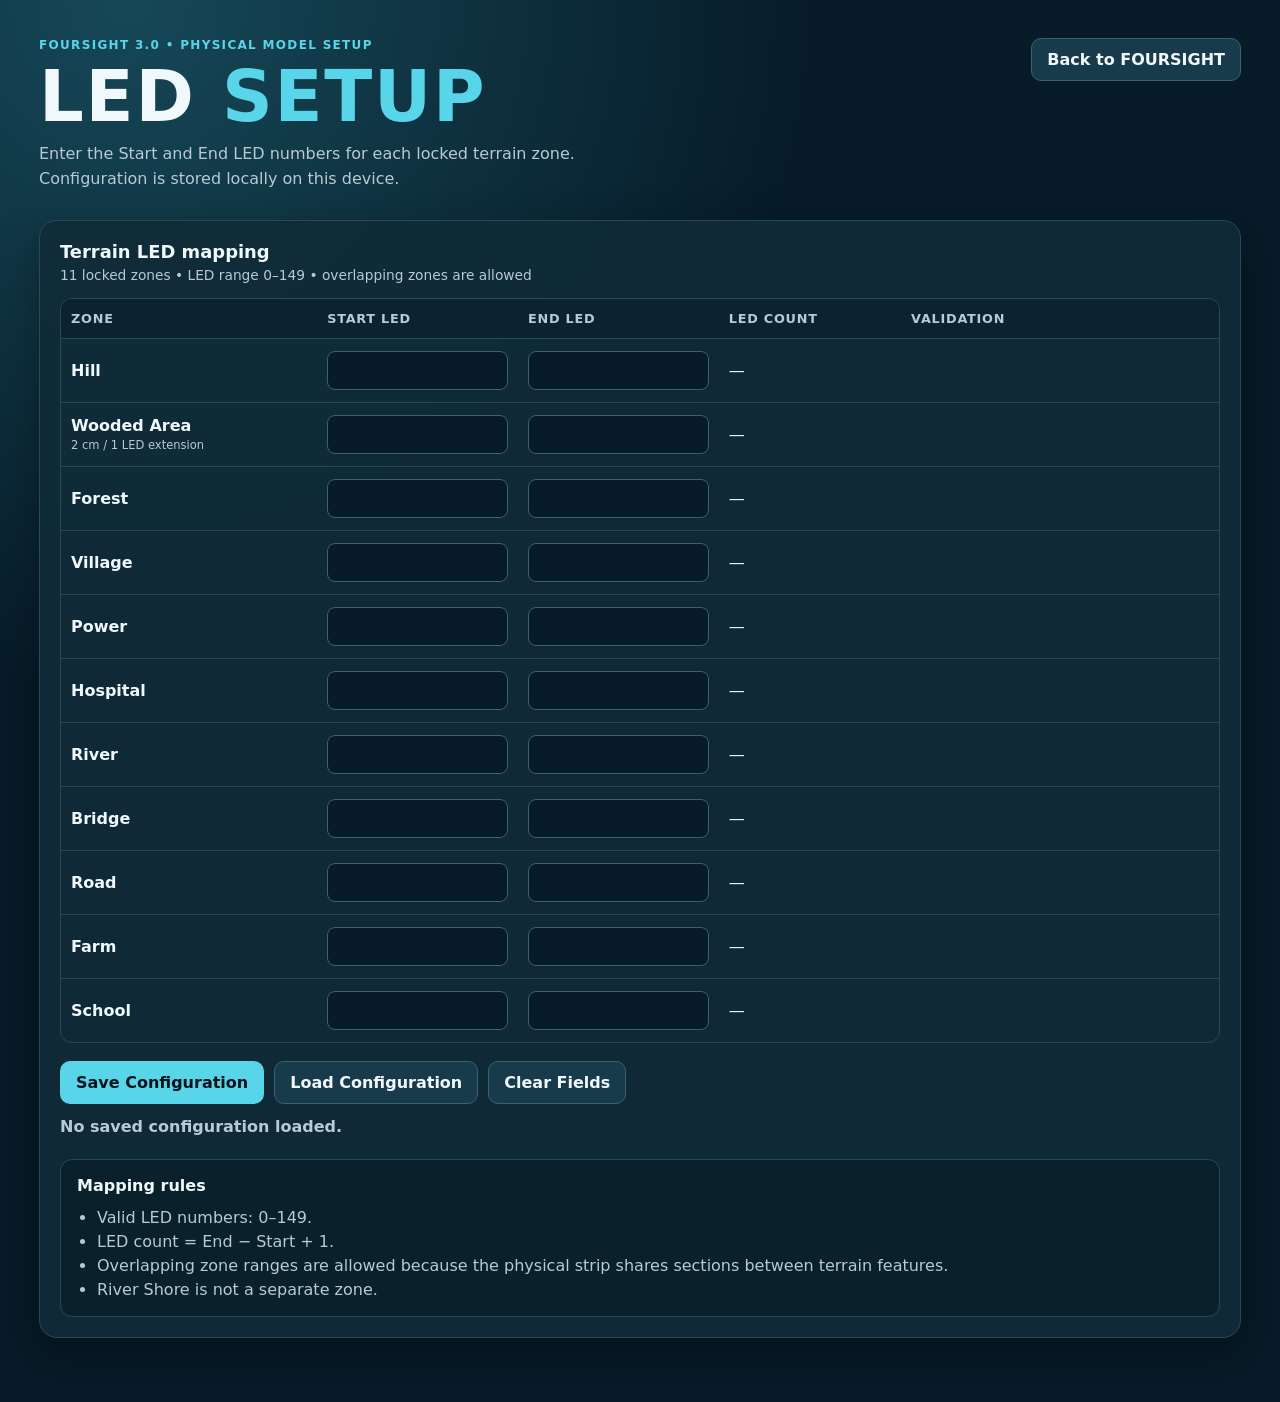
==== setup.html @ 958d2724 "Add files via upload" ====
<!doctype html>
<html lang="en">
<head>
  <meta charset="utf-8">
  <meta name="viewport" content="width=device-width,initial-scale=1">
  <meta name="theme-color" content="#071b28">
  <title>FOURSIGHT 3.0 — LED Setup</title>
  <link rel="stylesheet" href="./style.css">
</head>
<body>
  <main class="shell setup-shell">
    <header class="hero">
      <div>
        <p class="eyebrow">FOURSIGHT 3.0 • Physical model setup</p>
        <h1>LED <span>SETUP</span></h1>
        <p>Enter the Start and End LED numbers for each locked terrain zone. Configuration is stored locally on this device.</p>
      </div>
      <a class="button secondary" href="./">Back to FOURSIGHT</a>
    </header>

    <section class="panel setup-panel" aria-labelledby="setupHeading">
      <div class="panel-header">
        <div>
          <h2 id="setupHeading">Terrain LED mapping</h2>
          <p class="setup-note">11 locked zones • LED range 0–149 • overlapping zones are allowed</p>
        </div>
      </div>

      <div class="setup-table-wrap">
        <table class="setup-table">
          <thead>
            <tr>
              <th scope="col">Zone</th>
              <th scope="col">Start LED</th>
              <th scope="col">End LED</th>
              <th scope="col">LED Count</th>
              <th scope="col">Validation</th>
            </tr>
          </thead>
          <tbody>
            <tr><th scope="row">Hill</th><td><input id="hillStart" type="number" min="0" max="149" step="1" inputmode="numeric"></td><td><input id="hillEnd" type="number" min="0" max="149" step="1" inputmode="numeric"></td><td id="hillCount">—</td><td id="hillError" class="field-error"></td></tr>
            <tr><th scope="row">Wooded Area <span class="zone-note">2 cm / 1 LED extension</span></th><td><input id="woodedStart" type="number" min="0" max="149" step="1" inputmode="numeric"></td><td><input id="woodedEnd" type="number" min="0" max="149" step="1" inputmode="numeric"></td><td id="woodedCount">—</td><td id="woodedError" class="field-error"></td></tr>
            <tr><th scope="row">Forest</th><td><input id="forestStart" type="number" min="0" max="149" step="1" inputmode="numeric"></td><td><input id="forestEnd" type="number" min="0" max="149" step="1" inputmode="numeric"></td><td id="forestCount">—</td><td id="forestError" class="field-error"></td></tr>
            <tr><th scope="row">Village</th><td><input id="villageStart" type="number" min="0" max="149" step="1" inputmode="numeric"></td><td><input id="villageEnd" type="number" min="0" max="149" step="1" inputmode="numeric"></td><td id="villageCount">—</td><td id="villageError" class="field-error"></td></tr>
            <tr><th scope="row">Power</th><td><input id="powerStart" type="number" min="0" max="149" step="1" inputmode="numeric"></td><td><input id="powerEnd" type="number" min="0" max="149" step="1" inputmode="numeric"></td><td id="powerCount">—</td><td id="powerError" class="field-error"></td></tr>
            <tr><th scope="row">Hospital</th><td><input id="hospitalStart" type="number" min="0" max="149" step="1" inputmode="numeric"></td><td><input id="hospitalEnd" type="number" min="0" max="149" step="1" inputmode="numeric"></td><td id="hospitalCount">—</td><td id="hospitalError" class="field-error"></td></tr>
            <tr><th scope="row">River</th><td><input id="riverStart" type="number" min="0" max="149" step="1" inputmode="numeric"></td><td><input id="riverEnd" type="number" min="0" max="149" step="1" inputmode="numeric"></td><td id="riverCount">—</td><td id="riverError" class="field-error"></td></tr>
            <tr><th scope="row">Bridge</th><td><input id="bridgeStart" type="number" min="0" max="149" step="1" inputmode="numeric"></td><td><input id="bridgeEnd" type="number" min="0" max="149" step="1" inputmode="numeric"></td><td id="bridgeCount">—</td><td id="bridgeError" class="field-error"></td></tr>
            <tr><th scope="row">Road</th><td><input id="roadStart" type="number" min="0" max="149" step="1" inputmode="numeric"></td><td><input id="roadEnd" type="number" min="0" max="149" step="1" inputmode="numeric"></td><td id="roadCount">—</td><td id="roadError" class="field-error"></td></tr>
            <tr><th scope="row">Farm</th><td><input id="farmStart" type="number" min="0" max="149" step="1" inputmode="numeric"></td><td><input id="farmEnd" type="number" min="0" max="149" step="1" inputmode="numeric"></td><td id="farmCount">—</td><td id="farmError" class="field-error"></td></tr>
            <tr><th scope="row">School</th><td><input id="schoolStart" type="number" min="0" max="149" step="1" inputmode="numeric"></td><td><input id="schoolEnd" type="number" min="0" max="149" step="1" inputmode="numeric"></td><td id="schoolCount">—</td><td id="schoolError" class="field-error"></td></tr>
          </tbody>
        </table>
      </div>

      <div class="setup-actions">
        <button id="saveButton" class="button primary" type="button">Save Configuration</button>
        <button id="loadButton" class="button secondary" type="button">Load Configuration</button>
        <button id="clearButton" class="button secondary" type="button">Clear Fields</button>
      </div>
      <p id="saveStatus" class="setup-status" role="status" aria-live="polite">No saved configuration loaded.</p>

      <div class="setup-info">
        <strong>Mapping rules</strong>
        <ul>
          <li>Valid LED numbers: 0–149.</li>
          <li>LED count = End − Start + 1.</li>
          <li>Overlapping zone ranges are allowed because the physical strip shares sections between terrain features.</li>
          <li>River Shore is not a separate zone.</li>
        </ul>
      </div>
    </section>
  </main>
  <script type="module" src="./js/setup.js"></script>
</body>
</html>
---- style.css ----
:root{color-scheme:dark;--ink:#f0f8fc;--muted:#b8cad3;--line:#294957;--panel:#102b38;--bg:#071b28;--primary:#58d5e8;--good:#8cf0b0;--warning:#ffc560;--danger:#ff8c8c;font-family:Inter,system-ui,sans-serif}*{box-sizing:border-box}body{margin:0;background:radial-gradient(circle at 10% 0,#164858 0,var(--bg) 43rem);color:var(--ink)}button{font:inherit}.shell{max-width:1160px;margin:auto;padding:38px 24px 64px}.hero{display:flex;align-items:start;justify-content:space-between;gap:25px;margin-bottom:28px}.hero h1{margin:4px 0;font-size:clamp(2.2rem,6vw,4.4rem);letter-spacing:.025em}.hero h1 span{color:var(--primary)}.hero p:not(.eyebrow),.section-heading p,.message,.prediction p,.context>p:not(.eyebrow){color:var(--muted);line-height:1.55}.hero p:not(.eyebrow){max-width:610px;margin:0}.eyebrow{margin:0;color:var(--primary);font-size:.75rem;font-weight:800;letter-spacing:.11em;text-transform:uppercase}.workspace{display:grid;grid-template-columns:1.7fr 1fr;gap:18px}.panel{border:1px solid var(--line);border-radius:18px;padding:20px;background:#102b38e8;box-shadow:0 16px 45px #0005}.panel-header{display:flex;align-items:center;justify-content:space-between;margin-bottom:15px}.panel h2{margin:0;font-size:1.12rem}.camera-box{position:relative;display:grid;place-items:center;aspect-ratio:1/1;overflow:hidden;border:1px solid #365a68;border-radius:12px;background:#06131d}video{width:100%;height:100%;object-fit:cover;transform:none}#cameraPlaceholder{position:absolute;margin:0;padding:12px 15px;border:1px solid var(--line);border-radius:9px;background:#102b38df;color:var(--muted);text-align:center}.controls{display:flex;flex-wrap:wrap;gap:10px;margin-top:15px}.button{border:1px solid transparent;border-radius:10px;padding:11px 15px;cursor:pointer;font-weight:750}.button:disabled{opacity:.5;cursor:not-allowed}.primary{background:var(--primary);color:#03131b}.secondary{border-color:#3b6271;background:#183b4b;color:var(--ink)}.warning{background:var(--warning);color:#241704;margin-top:16px}.full{width:100%;margin-top:19px}.hidden{display:none}.status{font-size:.85rem;color:var(--muted)}.status::before{content:"";display:inline-block;width:8px;height:8px;margin-right:7px;border-radius:50%;background:#7f98a1}.status[data-tone="good"]{color:var(--good)}.status[data-tone="good"]::before{background:var(--good)}.status[data-tone="busy"]{color:var(--primary)}.status[data-tone="busy"]::before{background:var(--primary)}.status[data-tone="error"]{color:var(--danger)}.status[data-tone="error"]::before{background:var(--danger)}dl{margin:0}dl div{display:flex;justify-content:space-between;gap:14px;padding:14px 0;border-bottom:1px solid var(--line)}dt{color:var(--muted)}dd{margin:0;text-align:right}.message{min-height:2.8em;font-size:.86rem}.prediction{margin-top:18px;background:linear-gradient(115deg,#123f4d,#102b38)}.prediction strong{display:block;margin:6px 0;font-size:clamp(1.6rem,4vw,2.5rem)}#confidence{color:var(--good);font-weight:750}.context,.priorities{margin-top:18px}.context h2{margin-top:7px;font-size:1.65rem}.context-facts{display:grid;grid-template-columns:1fr 1fr;gap:12px}.context-facts p{margin:4px 0;padding:13px;border-left:3px solid var(--primary);background:#0a202b}.context-facts span{display:block;color:var(--muted);font-size:.8rem}.context-facts strong{display:block;margin-top:4px}.priorities{border-color:#a8741f;background:#352913}.priorities ol{margin:14px 0 0;padding-left:24px}.priorities li{padding:11px 9px;color:#fff6df;line-height:1.5}.section-heading{display:flex;justify-content:space-between;gap:20px;align-items:end;margin:30px 0 14px}.section-heading p{margin:0;font-size:.9rem}.cards{display:grid;grid-template-columns:repeat(3,1fr);gap:12px}.card{min-height:170px;padding:16px;border:1px solid var(--line);border-radius:14px;background:#0e2734}.card h3{margin:20px 0 8px}.card p{margin:0;color:var(--muted);line-height:1.45}.card.active{border-color:var(--warning);box-shadow:0 0 0 1px #ffc56080;background:#352913}@media(max-width:760px){.workspace{grid-template-columns:1fr}.cards{grid-template-columns:repeat(2,1fr)}.context-facts{grid-template-columns:1fr}.hero{flex-direction:column}}@media(max-width:440px){.shell{padding:24px 14px}.cards{grid-template-columns:1fr}.section-heading{align-items:start;flex-direction:column;gap:4px}}

/* LED setup page */
.setup-shell{max-width:1250px}.setup-shell .hero a{text-decoration:none}.setup-note{margin:5px 0 0;color:var(--muted);font-size:.86rem}.setup-table-wrap{overflow-x:auto;border:1px solid var(--line);border-radius:12px}.setup-table{width:100%;border-collapse:collapse;min-width:760px}.setup-table th,.setup-table td{padding:12px 10px;border-bottom:1px solid var(--line);text-align:left}.setup-table thead th{background:#0b2330;color:var(--muted);font-size:.8rem;text-transform:uppercase;letter-spacing:.06em}.setup-table tbody tr:last-child th,.setup-table tbody tr:last-child td{border-bottom:0}.setup-table tbody th{font-weight:750}.setup-table input{width:100%;min-width:100px;border:1px solid #3b6271;border-radius:8px;background:#071b28;color:var(--ink);padding:9px 10px;font:inherit}.setup-table input:focus{outline:2px solid var(--primary);outline-offset:1px}.setup-table input[aria-invalid="true"]{border-color:var(--danger);outline-color:var(--danger)}.zone-note{display:block;color:var(--muted);font-size:.72rem;font-weight:500;margin-top:3px}.field-error{color:var(--danger);font-size:.78rem;min-width:190px}.setup-actions{display:flex;flex-wrap:wrap;gap:10px;margin-top:18px}.setup-status{min-height:1.5em;margin:13px 0 0;color:var(--muted);font-weight:700}.setup-status[data-tone="good"]{color:var(--good)}.setup-status[data-tone="error"]{color:var(--danger)}.setup-info{margin-top:18px;padding:14px 16px;border:1px solid var(--line);border-radius:12px;background:#0a202b;color:var(--muted);line-height:1.5}.setup-info strong{color:var(--ink)}.setup-info ul{margin:8px 0 0;padding-left:20px}

.hero-actions{display:flex;align-items:center;gap:10px;flex-wrap:wrap}.hero-actions a{text-decoration:none}
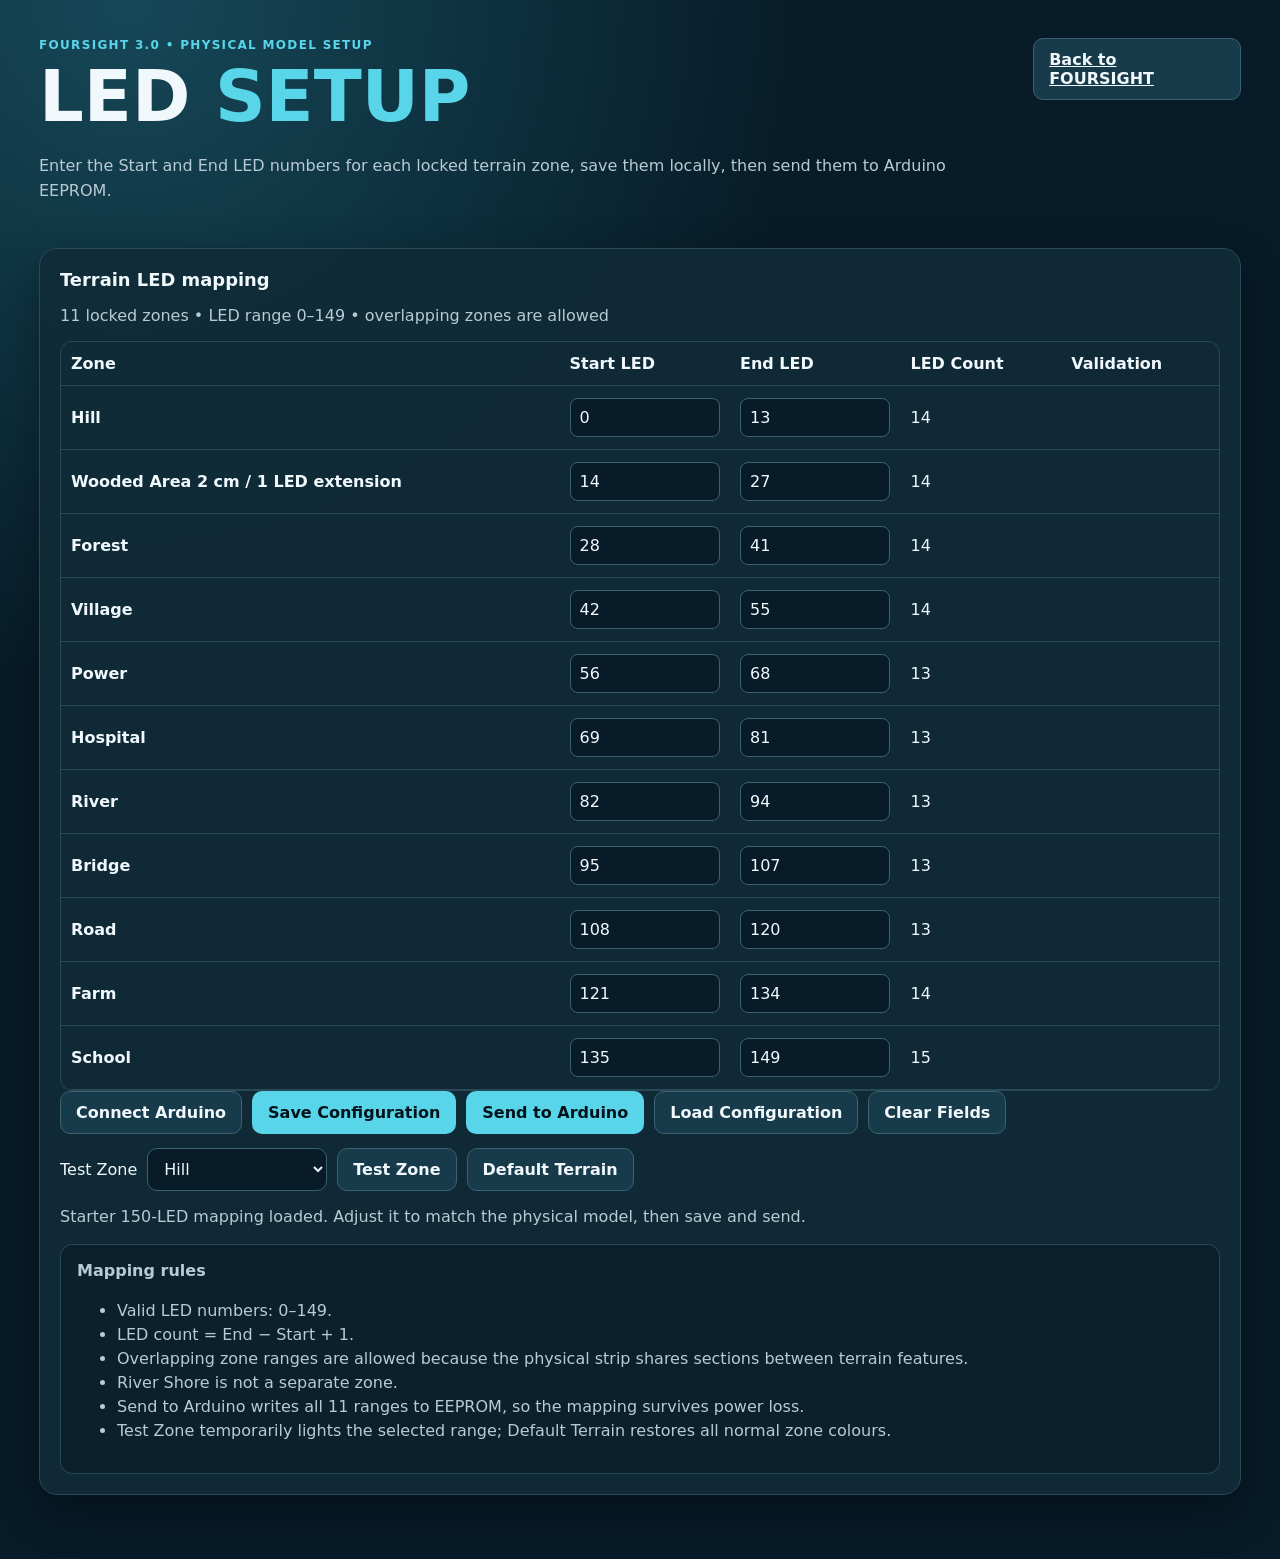
==== commit 991b0fc7: "replace and update" ====
--- a/setup.html
+++ b/setup.html
@@ -6,6 +6,7 @@
   <meta name="theme-color" content="#071b28">
   <title>FOURSIGHT 3.0 — LED Setup</title>
   <link rel="stylesheet" href="./style.css">
+  <link rel="stylesheet" href="./backup.css">
 </head>
 <body>
   <main class="shell setup-shell">
@@ -13,7 +14,7 @@
       <div>
         <p class="eyebrow">FOURSIGHT 3.0 • Physical model setup</p>
         <h1>LED <span>SETUP</span></h1>
-        <p>Enter the Start and End LED numbers for each locked terrain zone. Configuration is stored locally on this device.</p>
+        <p>Enter the Start and End LED numbers for each locked terrain zone, save them locally, then send them to Arduino EEPROM.</p>
       </div>
       <a class="button secondary" href="./">Back to FOURSIGHT</a>
     </header>
@@ -54,9 +55,17 @@
       </div>
 
       <div class="setup-actions">
+        <button id="connectSetupButton" class="button secondary" type="button">Connect Arduino</button>
         <button id="saveButton" class="button primary" type="button">Save Configuration</button>
+        <button id="sendButton" class="button primary" type="button">Send to Arduino</button>
         <button id="loadButton" class="button secondary" type="button">Load Configuration</button>
         <button id="clearButton" class="button secondary" type="button">Clear Fields</button>
+      </div>
+      <div class="setup-actions zone-test-controls">
+        <label for="testZoneSelect">Test Zone</label>
+        <select id="testZoneSelect" class="zone-select"></select>
+        <button id="testZoneButton" class="button secondary" type="button">Test Zone</button>
+        <button id="setupDefaultButton" class="button secondary" type="button">Default Terrain</button>
       </div>
       <p id="saveStatus" class="setup-status" role="status" aria-live="polite">No saved configuration loaded.</p>
 
@@ -67,6 +76,8 @@
           <li>LED count = End − Start + 1.</li>
           <li>Overlapping zone ranges are allowed because the physical strip shares sections between terrain features.</li>
           <li>River Shore is not a separate zone.</li>
+          <li>Send to Arduino writes all 11 ranges to EEPROM, so the mapping survives power loss.</li>
+          <li>Test Zone temporarily lights the selected range; Default Terrain restores all normal zone colours.</li>
         </ul>
       </div>
     </section>
--- a/style.css
+++ b/style.css
@@ -1,6 +1 @@
-:root{color-scheme:dark;--ink:#f0f8fc;--muted:#b8cad3;--line:#294957;--panel:#102b38;--bg:#071b28;--primary:#58d5e8;--good:#8cf0b0;--warning:#ffc560;--danger:#ff8c8c;font-family:Inter,system-ui,sans-serif}*{box-sizing:border-box}body{margin:0;background:radial-gradient(circle at 10% 0,#164858 0,var(--bg) 43rem);color:var(--ink)}button{font:inherit}.shell{max-width:1160px;margin:auto;padding:38px 24px 64px}.hero{display:flex;align-items:start;justify-content:space-between;gap:25px;margin-bottom:28px}.hero h1{margin:4px 0;font-size:clamp(2.2rem,6vw,4.4rem);letter-spacing:.025em}.hero h1 span{color:var(--primary)}.hero p:not(.eyebrow),.section-heading p,.message,.prediction p,.context>p:not(.eyebrow){color:var(--muted);line-height:1.55}.hero p:not(.eyebrow){max-width:610px;margin:0}.eyebrow{margin:0;color:var(--primary);font-size:.75rem;font-weight:800;letter-spacing:.11em;text-transform:uppercase}.workspace{display:grid;grid-template-columns:1.7fr 1fr;gap:18px}.panel{border:1px solid var(--line);border-radius:18px;padding:20px;background:#102b38e8;box-shadow:0 16px 45px #0005}.panel-header{display:flex;align-items:center;justify-content:space-between;margin-bottom:15px}.panel h2{margin:0;font-size:1.12rem}.camera-box{position:relative;display:grid;place-items:center;aspect-ratio:1/1;overflow:hidden;border:1px solid #365a68;border-radius:12px;background:#06131d}video{width:100%;height:100%;object-fit:cover;transform:none}#cameraPlaceholder{position:absolute;margin:0;padding:12px 15px;border:1px solid var(--line);border-radius:9px;background:#102b38df;color:var(--muted);text-align:center}.controls{display:flex;flex-wrap:wrap;gap:10px;margin-top:15px}.button{border:1px solid transparent;border-radius:10px;padding:11px 15px;cursor:pointer;font-weight:750}.button:disabled{opacity:.5;cursor:not-allowed}.primary{background:var(--primary);color:#03131b}.secondary{border-color:#3b6271;background:#183b4b;color:var(--ink)}.warning{background:var(--warning);color:#241704;margin-top:16px}.full{width:100%;margin-top:19px}.hidden{display:none}.status{font-size:.85rem;color:var(--muted)}.status::before{content:"";display:inline-block;width:8px;height:8px;margin-right:7px;border-radius:50%;background:#7f98a1}.status[data-tone="good"]{color:var(--good)}.status[data-tone="good"]::before{background:var(--good)}.status[data-tone="busy"]{color:var(--primary)}.status[data-tone="busy"]::before{background:var(--primary)}.status[data-tone="error"]{color:var(--danger)}.status[data-tone="error"]::before{background:var(--danger)}dl{margin:0}dl div{display:flex;justify-content:space-between;gap:14px;padding:14px 0;border-bottom:1px solid var(--line)}dt{color:var(--muted)}dd{margin:0;text-align:right}.message{min-height:2.8em;font-size:.86rem}.prediction{margin-top:18px;background:linear-gradient(115deg,#123f4d,#102b38)}.prediction strong{display:block;margin:6px 0;font-size:clamp(1.6rem,4vw,2.5rem)}#confidence{color:var(--good);font-weight:750}.context,.priorities{margin-top:18px}.context h2{margin-top:7px;font-size:1.65rem}.context-facts{display:grid;grid-template-columns:1fr 1fr;gap:12px}.context-facts p{margin:4px 0;padding:13px;border-left:3px solid var(--primary);background:#0a202b}.context-facts span{display:block;color:var(--muted);font-size:.8rem}.context-facts strong{display:block;margin-top:4px}.priorities{border-color:#a8741f;background:#352913}.priorities ol{margin:14px 0 0;padding-left:24px}.priorities li{padding:11px 9px;color:#fff6df;line-height:1.5}.section-heading{display:flex;justify-content:space-between;gap:20px;align-items:end;margin:30px 0 14px}.section-heading p{margin:0;font-size:.9rem}.cards{display:grid;grid-template-columns:repeat(3,1fr);gap:12px}.card{min-height:170px;padding:16px;border:1px solid var(--line);border-radius:14px;background:#0e2734}.card h3{margin:20px 0 8px}.card p{margin:0;color:var(--muted);line-height:1.45}.card.active{border-color:var(--warning);box-shadow:0 0 0 1px #ffc56080;background:#352913}@media(max-width:760px){.workspace{grid-template-columns:1fr}.cards{grid-template-columns:repeat(2,1fr)}.context-facts{grid-template-columns:1fr}.hero{flex-direction:column}}@media(max-width:440px){.shell{padding:24px 14px}.cards{grid-template-columns:1fr}.section-heading{align-items:start;flex-direction:column;gap:4px}}
-
-/* LED setup page */
-.setup-shell{max-width:1250px}.setup-shell .hero a{text-decoration:none}.setup-note{margin:5px 0 0;color:var(--muted);font-size:.86rem}.setup-table-wrap{overflow-x:auto;border:1px solid var(--line);border-radius:12px}.setup-table{width:100%;border-collapse:collapse;min-width:760px}.setup-table th,.setup-table td{padding:12px 10px;border-bottom:1px solid var(--line);text-align:left}.setup-table thead th{background:#0b2330;color:var(--muted);font-size:.8rem;text-transform:uppercase;letter-spacing:.06em}.setup-table tbody tr:last-child th,.setup-table tbody tr:last-child td{border-bottom:0}.setup-table tbody th{font-weight:750}.setup-table input{width:100%;min-width:100px;border:1px solid #3b6271;border-radius:8px;background:#071b28;color:var(--ink);padding:9px 10px;font:inherit}.setup-table input:focus{outline:2px solid var(--primary);outline-offset:1px}.setup-table input[aria-invalid="true"]{border-color:var(--danger);outline-color:var(--danger)}.zone-note{display:block;color:var(--muted);font-size:.72rem;font-weight:500;margin-top:3px}.field-error{color:var(--danger);font-size:.78rem;min-width:190px}.setup-actions{display:flex;flex-wrap:wrap;gap:10px;margin-top:18px}.setup-status{min-height:1.5em;margin:13px 0 0;color:var(--muted);font-weight:700}.setup-status[data-tone="good"]{color:var(--good)}.setup-status[data-tone="error"]{color:var(--danger)}.setup-info{margin-top:18px;padding:14px 16px;border:1px solid var(--line);border-radius:12px;background:#0a202b;color:var(--muted);line-height:1.5}.setup-info strong{color:var(--ink)}.setup-info ul{margin:8px 0 0;padding-left:20px}
-
-.hero-actions{display:flex;align-items:center;gap:10px;flex-wrap:wrap}.hero-actions a{text-decoration:none}
+:root{color-scheme:dark;--ink:#f0f8fc;--muted:#b8cad3;--line:#294957;--bg:#071b28;--primary:#58d5e8;--good:#8cf0b0;--warning:#ffc560;--danger:#ff8c8c;font-family:Inter,system-ui,sans-serif}*{box-sizing:border-box}body{margin:0;background:radial-gradient(circle at 10% 0,#164858 0,var(--bg) 43rem);color:var(--ink)}button,input{font:inherit}.shell{max-width:1160px;margin:auto;padding:38px 24px 64px}.hero,.panel-header,.section-heading{display:flex;align-items:start;justify-content:space-between;gap:20px}.hero{margin-bottom:28px}.hero h1{margin:4px 0;font-size:clamp(2.2rem,6vw,4.4rem)}.hero h1 span,.eyebrow{color:var(--primary)}.hero p:not(.eyebrow),.section-heading p,.message,.prediction p,.context>p:not(.eyebrow){color:var(--muted);line-height:1.55}.eyebrow{margin:0;font-size:.75rem;font-weight:800;letter-spacing:.11em;text-transform:uppercase}.hero-actions,.controls,.setup-actions{display:flex;gap:10px;flex-wrap:wrap}.hero-actions a{text-decoration:none}.workspace{display:grid;grid-template-columns:1.7fr 1fr;gap:18px}.panel{border:1px solid var(--line);border-radius:18px;padding:20px;background:#102b38e8;box-shadow:0 16px 45px #0005}.panel h2{margin:0;font-size:1.12rem}.camera-box{position:relative;display:grid;place-items:center;aspect-ratio:1/1;overflow:hidden;border:1px solid #365a68;border-radius:12px;background:#06131d}video{width:100%;height:100%;object-fit:cover}#cameraPlaceholder{position:absolute;margin:0;padding:12px 15px;border:1px solid var(--line);border-radius:9px;background:#102b38df;color:var(--muted);text-align:center}.controls{margin-top:15px}.button{border:1px solid transparent;border-radius:10px;padding:11px 15px;cursor:pointer;font-weight:750}.button:disabled{opacity:.5;cursor:not-allowed}.primary{background:var(--primary);color:#03131b}.secondary{border-color:#3b6271;background:#183b4b;color:var(--ink)}.warning{background:var(--warning);color:#241704}.full{width:100%;margin-top:19px}.hidden{display:none}.status{font-size:.85rem;color:var(--muted)}.status::before{content:"";display:inline-block;width:8px;height:8px;margin-right:7px;border-radius:50%;background:#7f98a1}.status[data-tone="good"]{color:var(--good)}.status[data-tone="good"]::before{background:var(--good)}.status[data-tone="busy"]::before{background:var(--primary)}.status[data-tone="error"]{color:var(--danger)}.status[data-tone="error"]::before{background:var(--danger)}dl{margin:0}dl div{display:flex;justify-content:space-between;gap:14px;padding:14px 0;border-bottom:1px solid var(--line)}dt{color:var(--muted)}dd{margin:0}.message{min-height:2.8em;font-size:.86rem}.prediction,.cascade,.hazard,.reveal-stage,.priorities{margin-top:18px}.prediction{background:linear-gradient(115deg,#123f4d,#102b38)}.prediction strong{display:block;margin:6px 0;font-size:clamp(1.6rem,4vw,2.5rem)}#confidence{color:var(--good);font-weight:750}.cascade-list{list-style:none;padding:0;margin:14px 0 0;display:grid;grid-template-columns:repeat(auto-fit,minmax(160px,1fr));gap:10px}.cascade-list li{padding:14px;border:1px solid var(--line);border-radius:12px;background:#0a202b}.cascade-list span{display:inline-grid;place-items:center;width:24px;height:24px;margin-right:8px;border-radius:50%;background:var(--primary);color:#03131b}.hazard{border-color:#8b4d4d;background:#301c24}.hazard h2{margin:6px 0 0;font-size:1.3rem;line-height:1.4}.priorities{border-color:#a8741f;background:#352913}.priorities ol{margin:14px 0;padding-left:24px}.priorities li{padding:11px 9px;color:#fff6df;line-height:1.5}.priorities .context{margin-top:20px;padding:18px;border:1px solid #9c762d;border-radius:12px;background:#211a0e}.priorities .context h2{margin:7px 0;font-size:1.35rem}.priorities .context>p:not(.eyebrow),.human-choice>p:not(.eyebrow){color:#fff6df}.human-choice{margin-top:22px;padding-top:18px;border-top:1px solid #9c762d}.priority-choices{display:grid;gap:10px;margin:12px 0}.priority-choice{display:flex;align-items:flex-start;gap:10px;padding:13px;border:1px solid #6d582d;border-radius:11px;background:#211a0e;cursor:pointer}.priority-choice:has(input:checked){border-color:var(--warning)}.priority-choice span{display:grid;gap:3px;line-height:1.4}.priority-choice strong,.choice-status{color:#ffe2a2}.choice-status{min-height:1.5em;font-size:.9rem}.section-heading{align-items:end;margin:30px 0 14px}.section-heading p{margin:0}.cards{display:grid;grid-template-columns:repeat(3,1fr);gap:12px}.card{min-height:170px;padding:16px;border:1px solid var(--line);border-radius:14px;background:#0e2734}.card h3{margin:20px 0 8px}.card p{margin:0;color:var(--muted);line-height:1.45}.card.active{border-color:var(--warning);background:#352913}.setup-shell{max-width:1250px}.setup-note,.setup-status,.setup-info{color:var(--muted)}.setup-table-wrap{overflow-x:auto;border:1px solid var(--line);border-radius:12px}.setup-table{width:100%;min-width:760px;border-collapse:collapse}.setup-table th,.setup-table td{padding:12px 10px;border-bottom:1px solid var(--line);text-align:left}.setup-table input{width:100%;min-width:100px;padding:9px;border:1px solid #3b6271;border-radius:8px;background:var(--bg);color:var(--ink)}.field-error,.setup-status[data-tone="error"]{color:var(--danger)}.setup-status[data-tone="good"]{color:var(--good)}.setup-info{margin-top:18px;padding:14px 16px;border:1px solid var(--line);border-radius:12px;background:#0a202b;line-height:1.5}@media(max-width:760px){.workspace{grid-template-columns:1fr}.cards{grid-template-columns:repeat(2,1fr)}.hero{flex-direction:column}.cascade-list{grid-template-columns:1fr}}@media(max-width:440px){.shell{padding:24px 14px}.cards{grid-template-columns:1fr}.section-heading{align-items:start;flex-direction:column}}
--- a/backup.css
+++ b/backup.css
@@ -0,0 +1,43 @@
+.manual-backup {
+  margin-top: 18px;
+  border-top: 1px solid var(--line);
+  padding-top: 14px;
+  color: var(--muted);
+}
+
+.manual-backup summary {
+  cursor: pointer;
+  font-size: .86rem;
+  font-weight: 750;
+}
+
+.manual-backup p {
+  font-size: .8rem;
+  line-height: 1.45;
+}
+
+.backup-buttons {
+  display: grid;
+  grid-template-columns: repeat(3, 1fr);
+  gap: 8px;
+}
+
+.backup-buttons .button {
+  padding: 8px 10px;
+  color: var(--muted);
+}
+
+.zone-test-controls {
+  margin-top: 14px;
+  align-items: center;
+}
+
+.zone-select {
+  min-width: 180px;
+  border: 1px solid #3b6271;
+  border-radius: 10px;
+  padding: 10px 12px;
+  background: var(--bg);
+  color: var(--ink);
+  font: inherit;
+}
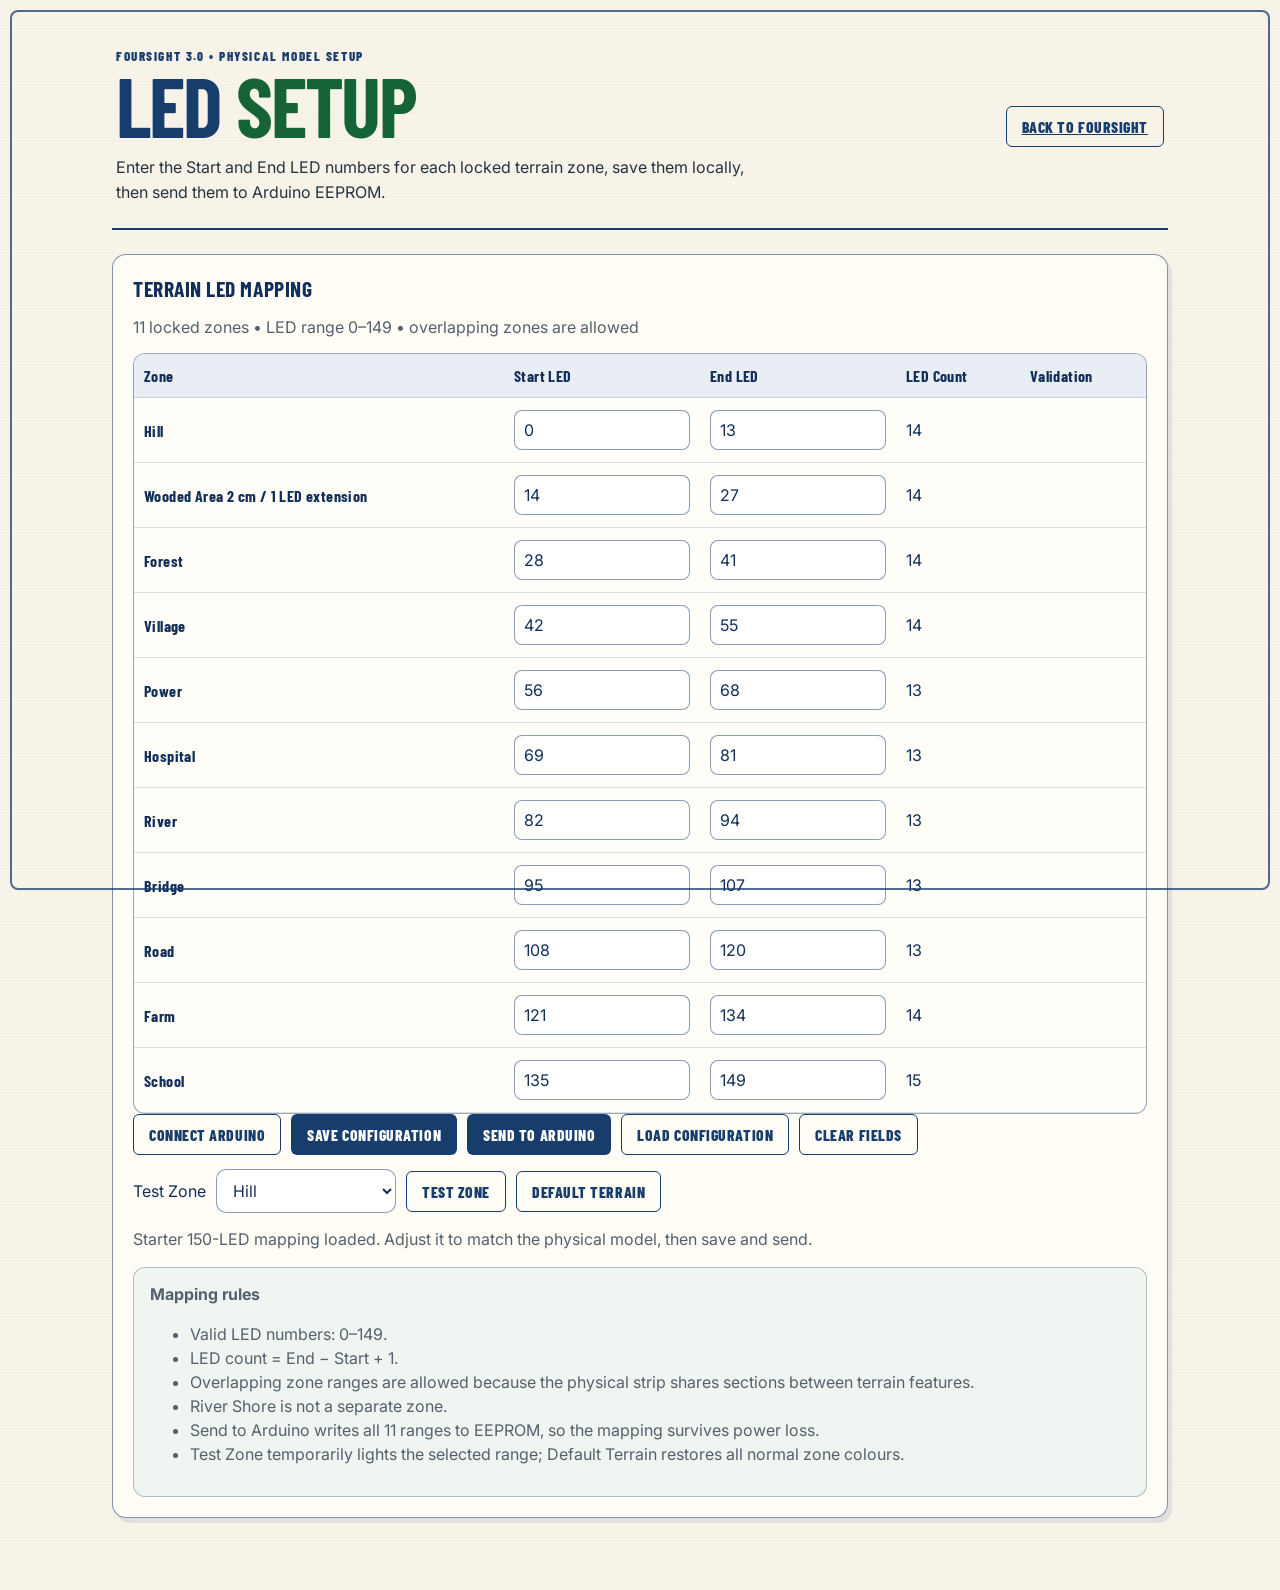
==== commit 92153068: "update files" ====
--- a/setup.html
+++ b/setup.html
@@ -7,6 +7,7 @@
   <title>FOURSIGHT 3.0 — LED Setup</title>
   <link rel="stylesheet" href="./style.css">
   <link rel="stylesheet" href="./backup.css">
+  <link rel="stylesheet" href="./poster-theme.css">
 </head>
 <body>
   <main class="shell setup-shell">
--- a/poster-theme.css
+++ b/poster-theme.css
@@ -0,0 +1,181 @@
+@import url('https://fonts.googleapis.com/css2?family=Barlow+Condensed:wght@500;600;700;800&family=Inter:wght@400;600;700&display=swap');
+
+:root {
+  color-scheme: light;
+  --ink: #122f59;
+  --muted: #53616c;
+  --line: #173d6c;
+  --bg: #f7f3e9;
+  --paper: #fffdf7;
+  --primary: #176338;
+  --good: #176338;
+  --warning: #e69a00;
+  --danger: #d94b22;
+  --violet: #5b347d;
+  font-family: Inter, system-ui, sans-serif;
+}
+
+body {
+  background:
+    linear-gradient(rgba(18,47,89,.025) 1px, transparent 1px),
+    #f7f3e9;
+  background-size: 100% 28px;
+  color: var(--ink);
+}
+
+body::before {
+  content: "";
+  position: fixed;
+  inset: 10px;
+  border: 2px solid var(--line);
+  border-radius: 8px;
+  pointer-events: none;
+  opacity: .75;
+  z-index: 10;
+}
+
+.shell { max-width: 1120px; padding: 48px 32px 72px; }
+
+.hero {
+  align-items: center;
+  border-bottom: 2px solid var(--line);
+  padding: 0 4px 24px;
+  margin-bottom: 24px;
+}
+
+.hero h1,
+.panel h2,
+.section-heading h2,
+.prediction strong,
+.setup-table th {
+  font-family: "Barlow Condensed", Impact, sans-serif;
+  letter-spacing: .025em;
+}
+
+.hero h1 {
+  color: var(--line);
+  font-size: clamp(3rem, 7vw, 5.2rem);
+  line-height: .9;
+  letter-spacing: -.025em;
+  text-transform: uppercase;
+}
+
+.hero h1 span { color: var(--primary); }
+.hero p:not(.eyebrow) { max-width: 650px; margin: 12px 0 0; color: #27333c; }
+
+.eyebrow {
+  color: var(--line);
+  font-family: "Barlow Condensed", Impact, sans-serif;
+  font-size: .82rem;
+  letter-spacing: .12em;
+}
+
+.workspace { grid-template-columns: minmax(0, 1.45fr) minmax(280px, .85fr); gap: 20px; }
+
+.panel,
+.card {
+  border: 1.5px solid rgba(23,61,108,.55);
+  background: rgba(255,253,247,.94);
+  box-shadow: 4px 5px 0 rgba(23,61,108,.1);
+}
+
+.panel { border-radius: 14px; }
+.panel h2 { font-size: 1.35rem; text-transform: uppercase; }
+.panel-header { align-items: center; }
+
+.camera-box {
+  width: 75%;
+  margin-inline: auto;
+  border: 2px solid var(--line);
+  border-radius: 10px;
+  background: #e8edf0;
+  box-shadow: inset 0 0 0 6px var(--paper);
+}
+
+#cameraPlaceholder { background: var(--paper); border-color: var(--line); color: var(--muted); }
+
+.button {
+  border-radius: 6px;
+  padding: 10px 15px;
+  font-family: "Barlow Condensed", Impact, sans-serif;
+  font-size: .98rem;
+  letter-spacing: .035em;
+  text-transform: uppercase;
+}
+
+.primary { background: var(--line); color: #fff; }
+.primary:hover { background: #0d294f; }
+.secondary { border-color: var(--line); background: transparent; color: var(--line); }
+.secondary:hover { background: #e8eef4; }
+.warning { background: var(--warning); color: #291b00; }
+
+.status { color: var(--muted); }
+.status::before { background: #81909c; }
+dl div { border-color: rgba(23,61,108,.18); }
+dt { color: var(--muted); }
+.message { color: var(--muted); }
+
+.manual-backup { border-color: rgba(23,61,108,.2); color: var(--muted); }
+.manual-backup summary { color: var(--violet); }
+.backup-buttons .button { color: var(--violet); border-color: var(--violet); }
+
+.prediction {
+  border-left: 7px solid var(--line);
+  background: var(--paper);
+}
+.prediction strong { color: var(--line); }
+#confidence { color: var(--primary); }
+
+.cascade-list li { border-color: rgba(23,61,108,.3); background: #f1f5f2; }
+.cascade-list span { background: var(--primary); color: #fff; }
+
+.hazard {
+  border-color: #d96a3b;
+  border-left: 7px solid var(--danger);
+  background: #fff4ea;
+}
+.hazard .eyebrow { color: var(--danger); }
+
+.priorities {
+  border-color: var(--warning);
+  border-left: 7px solid var(--warning);
+  background: #fffaf0;
+}
+.priorities li,
+.priorities .context > p:not(.eyebrow),
+.human-choice > p:not(.eyebrow) { color: #303233; }
+.priorities .context {
+  border-color: rgba(91,52,125,.45);
+  background: #f7f0fb;
+}
+.priorities .context .eyebrow,
+.priority-choice strong,
+.choice-status { color: var(--violet); }
+.human-choice { border-color: rgba(91,52,125,.3); }
+.priority-choice { border-color: rgba(91,52,125,.35); background: #fff; }
+.priority-choice:has(input:checked) { border-color: var(--violet); box-shadow: inset 4px 0 var(--violet); }
+
+.section-heading { border-bottom: 2px solid var(--primary); padding-bottom: 8px; }
+.section-heading h2 { color: var(--primary); text-transform: uppercase; }
+.card { min-height: 150px; }
+.card h3 { color: var(--line); font-family: "Barlow Condensed", Impact, sans-serif; font-size: 1.35rem; }
+.card p { color: var(--muted); }
+.card.active { border-color: var(--warning); background: #fff7df; box-shadow: 4px 5px 0 rgba(230,154,0,.22); }
+
+.setup-note,
+.setup-status,
+.setup-info { color: var(--muted); }
+.setup-table-wrap { border-color: rgba(23,61,108,.45); background: var(--paper); }
+.setup-table th,
+.setup-table td { border-color: rgba(23,61,108,.15); }
+.setup-table thead { background: #e8eef4; }
+.setup-table input,
+.zone-select { border-color: rgba(23,61,108,.5); background: #fff; color: var(--ink); }
+.setup-info { background: #f1f5f2; border-color: rgba(23,61,108,.3); }
+
+@media (max-width: 760px) {
+  body::before { inset: 5px; }
+  .shell { padding: 32px 18px 56px; }
+  .workspace { grid-template-columns: 1fr; }
+  .camera-box { width: 100%; }
+}
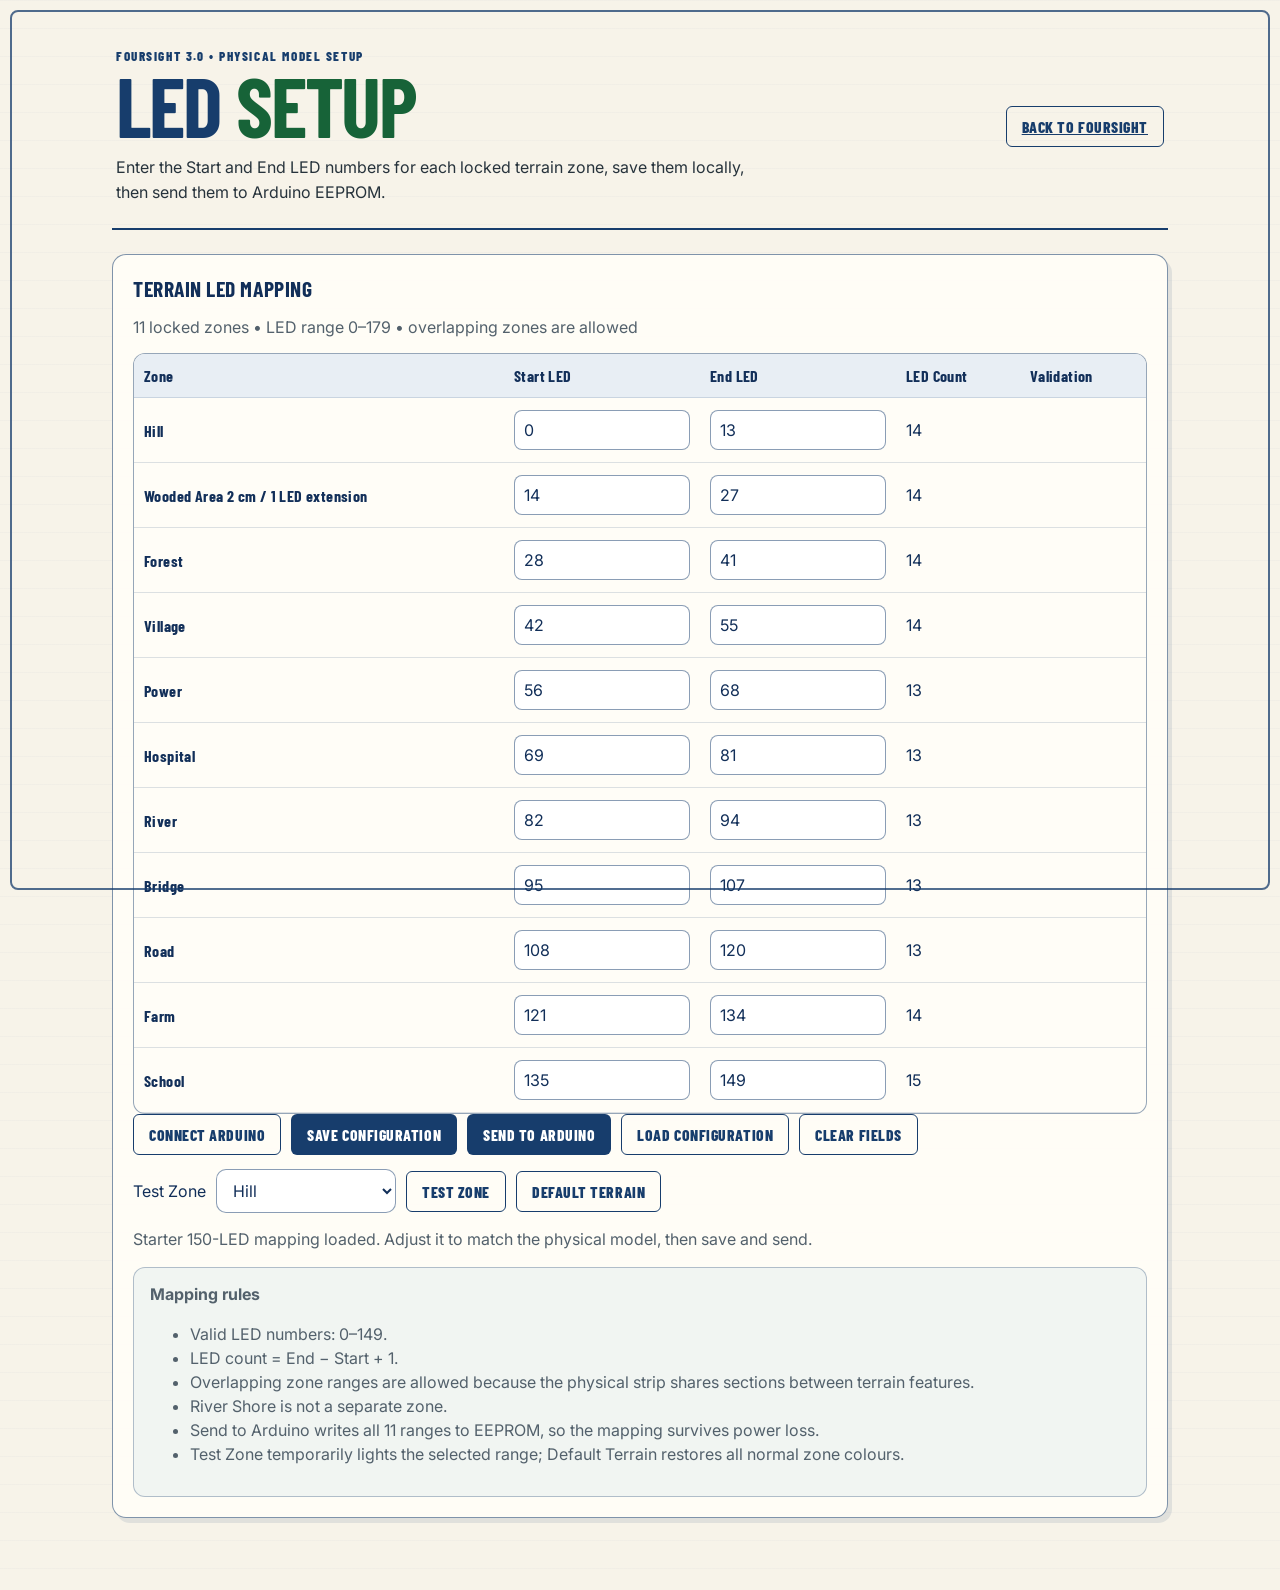
==== commit 73be9836: "Update setup.html" ====
--- a/setup.html
+++ b/setup.html
@@ -24,7 +24,7 @@
       <div class="panel-header">
         <div>
           <h2 id="setupHeading">Terrain LED mapping</h2>
-          <p class="setup-note">11 locked zones • LED range 0–149 • overlapping zones are allowed</p>
+          <p class="setup-note">11 locked zones • LED range 0–179 • overlapping zones are allowed</p>
         </div>
       </div>
 
